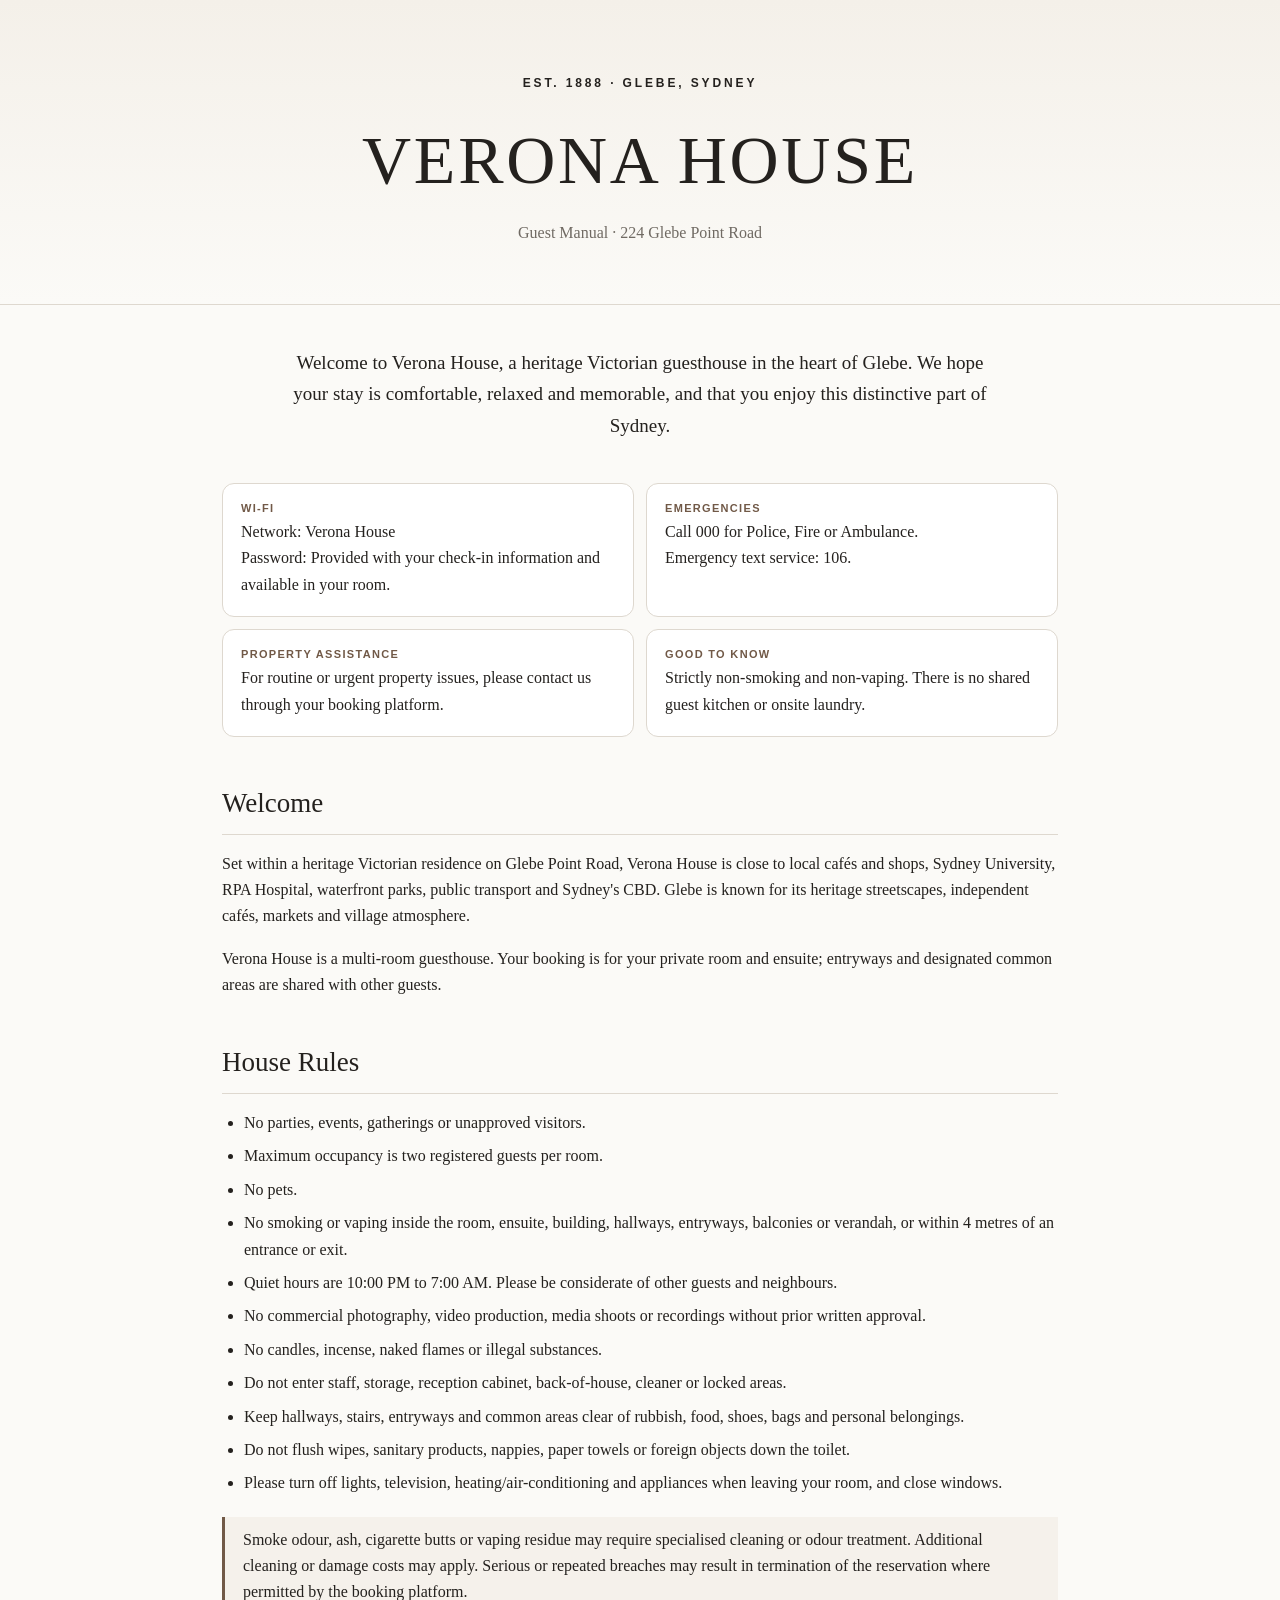
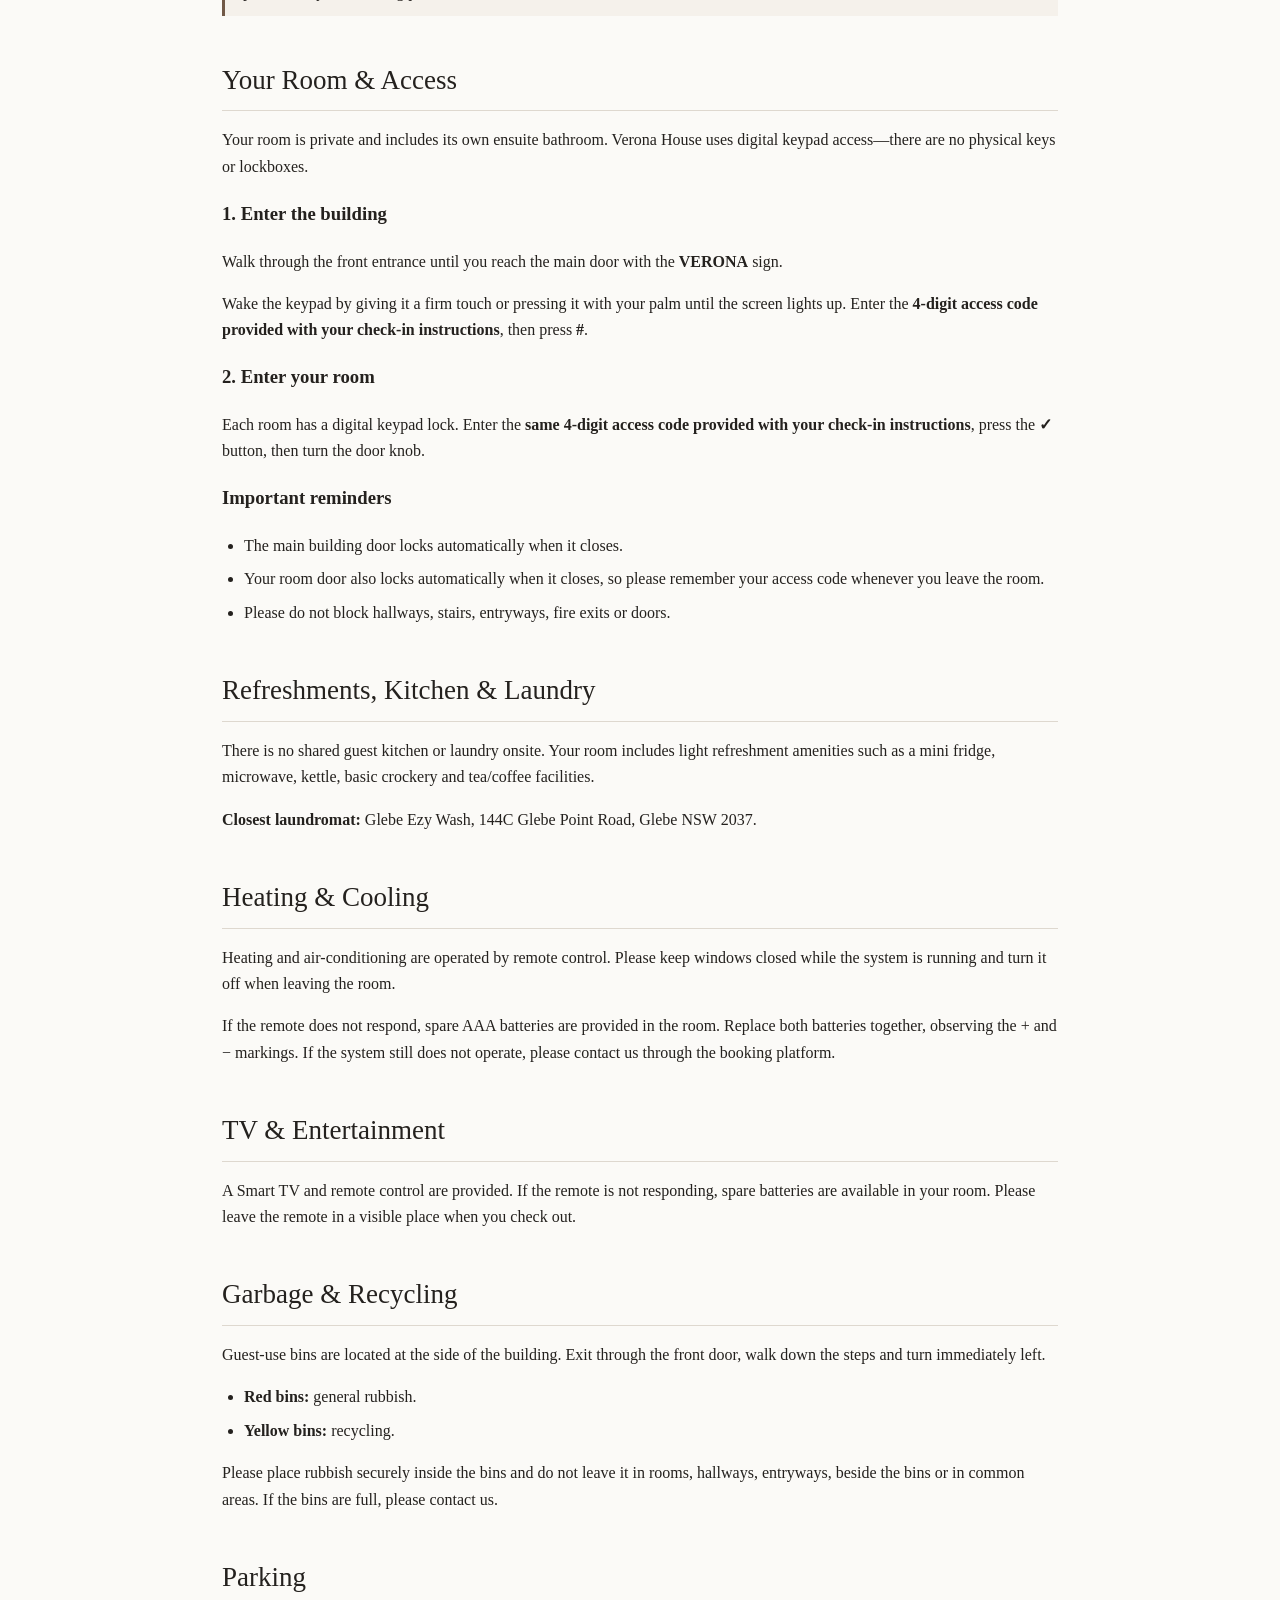
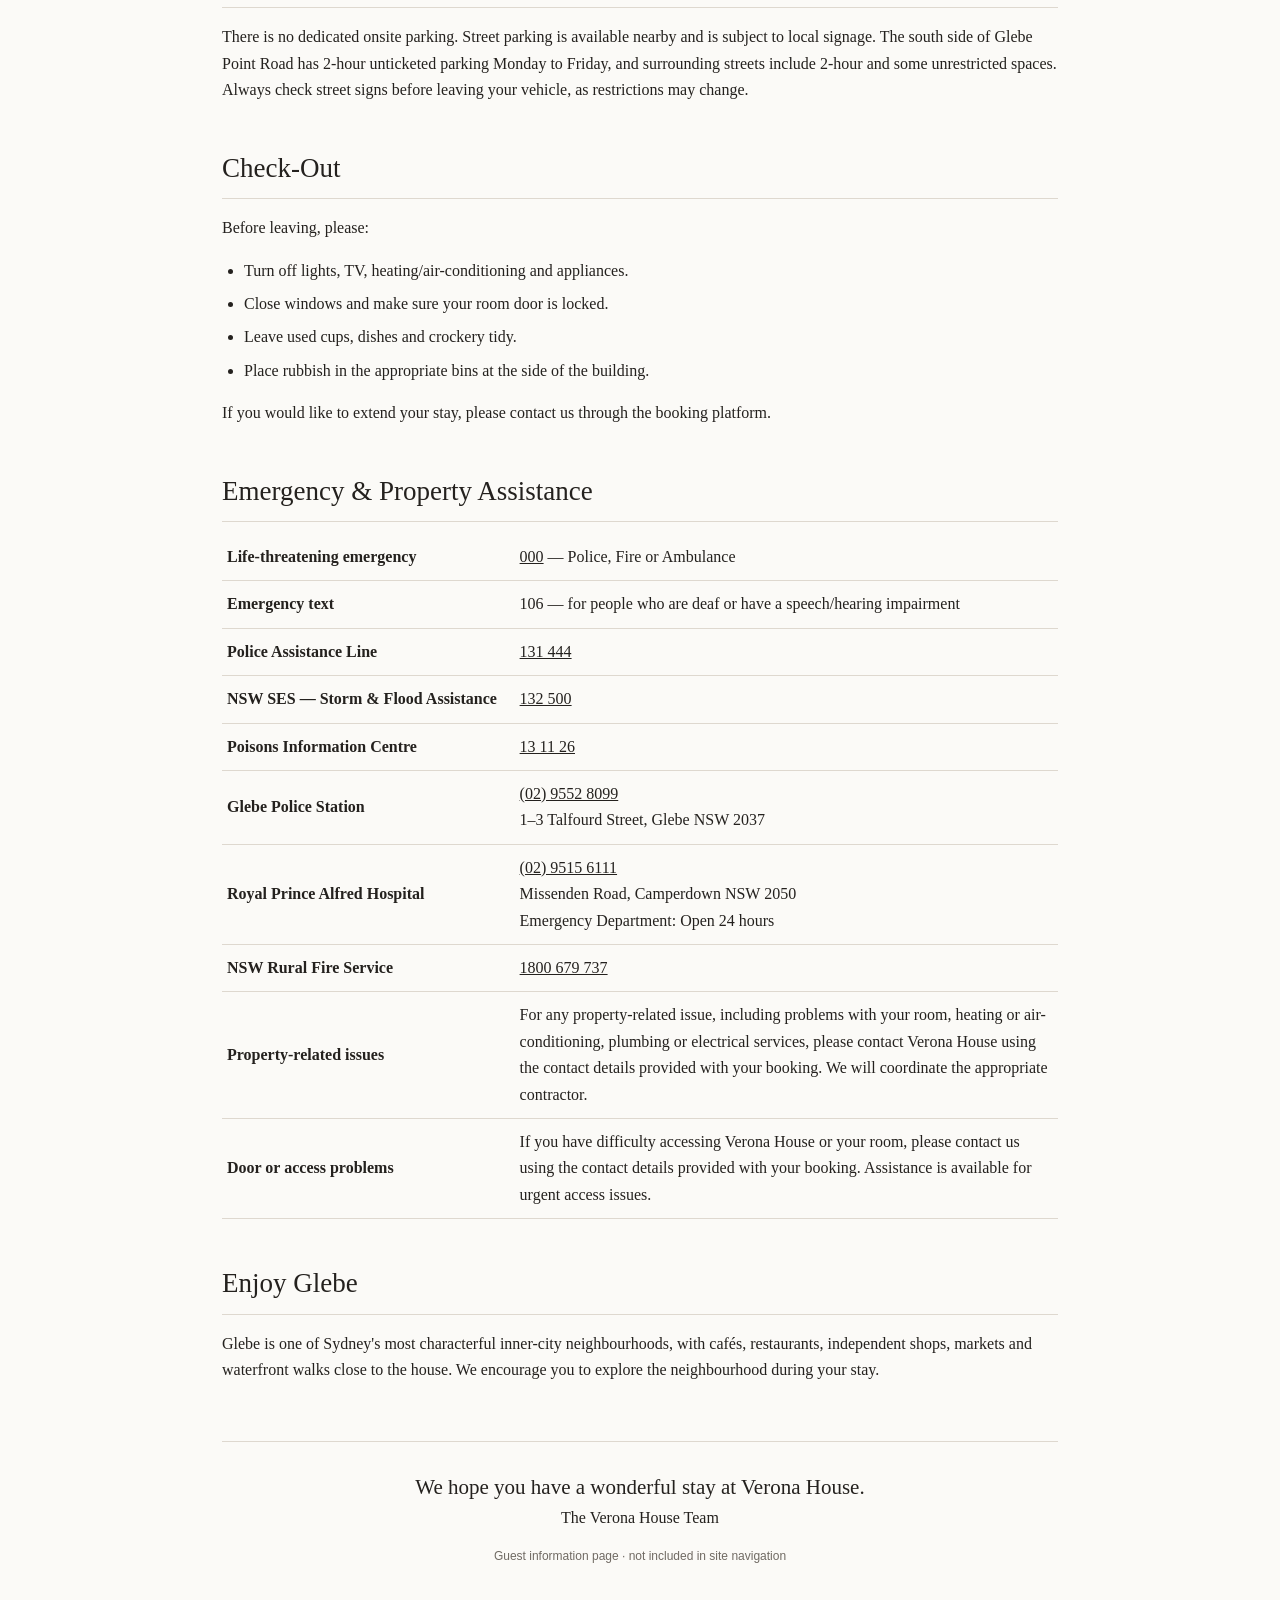
==== guest-manual/index.html @ 581b02ca "Publish approved guest manual as an unlisted noindex page" ====
<!DOCTYPE html>

<html lang="en">
<head>
<meta charset="utf-8"/><meta content="width=device-width,initial-scale=1" name="viewport"/>
<meta content="noindex,nofollow" name="robots"/>
<title>Guest Manual | Verona House</title>
<style>
:root{--ink:#24211e;--muted:#706a63;--paper:#fbfaf7;--line:#ded8cf;--accent:#715947;--card:#fff}
*{box-sizing:border-box}body{margin:0;background:var(--paper);color:var(--ink);font:16px/1.65 Georgia,'Times New Roman',serif}
a{color:inherit}.hero{padding:76px 24px 58px;text-align:center;border-bottom:1px solid var(--line);background:linear-gradient(#f4f0e9,#fbfaf7)}
.kicker{font:600 12px/1.2 Arial,sans-serif;letter-spacing:.24em;text-transform:uppercase}.hero h1{font-size:clamp(38px,7vw,68px);font-weight:500;letter-spacing:.04em;margin:14px 0 3px}.hero p{color:var(--muted);margin:0}.wrap{max-width:880px;margin:auto;padding:42px 22px 80px}.intro{font-size:19px;text-align:center;max-width:700px;margin:0 auto 42px}.quick{display:grid;grid-template-columns:repeat(2,1fr);gap:12px;margin:28px 0 44px}.card{background:var(--card);border:1px solid var(--line);border-radius:12px;padding:18px}.card b{display:block;font:700 11px Arial,sans-serif;letter-spacing:.12em;text-transform:uppercase;margin-bottom:5px;color:var(--accent)}
h2{font-size:27px;font-weight:500;margin:42px 0 12px;border-bottom:1px solid var(--line);padding-bottom:8px}ul{padding-left:22px}li{margin:7px 0}.note{border-left:3px solid var(--accent);padding:10px 18px;margin:20px 0;background:#f5f1eb}.contacts{width:100%;border-collapse:collapse}.contacts td{padding:10px 5px;border-bottom:1px solid var(--line)}.contacts td:first-child{font-weight:bold;width:35%}.end{text-align:center;margin-top:58px;padding-top:28px;border-top:1px solid var(--line)}.end strong{font-size:21px;font-weight:500}.small{font:12px Arial,sans-serif;color:var(--muted);margin-top:18px}@media(max-width:620px){.quick{grid-template-columns:1fr}.hero{padding-top:54px}.wrap{padding-top:30px}.contacts td{display:block;width:100%!important}.contacts td:first-child{border-bottom:0;padding-bottom:0}}
</style>
</head><body>
<header class="hero"><div class="kicker">Est. 1888 · Glebe, Sydney</div><h1>VERONA HOUSE</h1><p>Guest Manual · 224 Glebe Point Road</p></header>
<main class="wrap">
<p class="intro">Welcome to Verona House, a heritage Victorian guesthouse in the heart of Glebe. We hope your stay is comfortable, relaxed and memorable, and that you enjoy this distinctive part of Sydney.</p>
<section class="quick">
<div class="card"><b>Wi-Fi</b>Network: Verona House<br/>Password: Provided with your check-in information and available in your room.</div>
<div class="card"><b>Emergencies</b>Call 000 for Police, Fire or Ambulance.<br/>Emergency text service: 106.</div>
<div class="card"><b>Property assistance</b>For routine or urgent property issues, please contact us through your booking platform.</div>
<div class="card"><b>Good to know</b>Strictly non-smoking and non-vaping. There is no shared guest kitchen or onsite laundry.</div>
</section>
<h2>Welcome</h2><p>Set within a heritage Victorian residence on Glebe Point Road, Verona House is close to local cafés and shops, Sydney University, RPA Hospital, waterfront parks, public transport and Sydney's CBD. Glebe is known for its heritage streetscapes, independent cafés, markets and village atmosphere.</p><p>Verona House is a multi-room guesthouse. Your booking is for your private room and ensuite; entryways and designated common areas are shared with other guests.</p>
<h2>House Rules</h2><ul><li>No parties, events, gatherings or unapproved visitors.</li><li>Maximum occupancy is two registered guests per room.</li><li>No pets.</li><li>No smoking or vaping inside the room, ensuite, building, hallways, entryways, balconies or verandah, or within 4 metres of an entrance or exit.</li><li>Quiet hours are 10:00 PM to 7:00 AM. Please be considerate of other guests and neighbours.</li><li>No commercial photography, video production, media shoots or recordings without prior written approval.</li><li>No candles, incense, naked flames or illegal substances.</li><li>Do not enter staff, storage, reception cabinet, back-of-house, cleaner or locked areas.</li><li>Keep hallways, stairs, entryways and common areas clear of rubbish, food, shoes, bags and personal belongings.</li><li>Do not flush wipes, sanitary products, nappies, paper towels or foreign objects down the toilet.</li><li>Please turn off lights, television, heating/air-conditioning and appliances when leaving your room, and close windows.</li></ul><div class="note">Smoke odour, ash, cigarette butts or vaping residue may require specialised cleaning or odour treatment. Additional cleaning or damage costs may apply. Serious or repeated breaches may result in termination of the reservation where permitted by the booking platform.</div>
<h2>Your Room &amp; Access</h2><p>Your room is private and includes its own ensuite bathroom. Verona House uses digital keypad access—there are no physical keys or lockboxes.</p><h3>1. Enter the building</h3><p>Walk through the front entrance until you reach the main door with the <strong>VERONA</strong> sign.</p><p>Wake the keypad by giving it a firm touch or pressing it with your palm until the screen lights up. Enter the <strong>4-digit access code provided with your check-in instructions</strong>, then press <strong>#</strong>.</p><h3>2. Enter your room</h3><p>Each room has a digital keypad lock. Enter the <strong>same 4-digit access code provided with your check-in instructions</strong>, press the <strong>✓</strong> button, then turn the door knob.</p><h3>Important reminders</h3><ul><li>The main building door locks automatically when it closes.</li><li>Your room door also locks automatically when it closes, so please remember your access code whenever you leave the room.</li><li>Please do not block hallways, stairs, entryways, fire exits or doors.</li></ul>
<h2>Refreshments, Kitchen &amp; Laundry</h2><p>There is no shared guest kitchen or laundry onsite. Your room includes light refreshment amenities such as a mini fridge, microwave, kettle, basic crockery and tea/coffee facilities.</p><p><strong>Closest laundromat:</strong> Glebe Ezy Wash, 144C Glebe Point Road, Glebe NSW 2037.</p>
<h2>Heating &amp; Cooling</h2><p>Heating and air-conditioning are operated by remote control. Please keep windows closed while the system is running and turn it off when leaving the room.</p><p>If the remote does not respond, spare AAA batteries are provided in the room. Replace both batteries together, observing the + and − markings. If the system still does not operate, please contact us through the booking platform.</p>
<h2>TV &amp; Entertainment</h2><p>A Smart TV and remote control are provided. If the remote is not responding, spare batteries are available in your room. Please leave the remote in a visible place when you check out.</p>
<h2>Garbage &amp; Recycling</h2><p>Guest-use bins are located at the side of the building. Exit through the front door, walk down the steps and turn immediately left.</p><ul><li><strong>Red bins:</strong> general rubbish.</li><li><strong>Yellow bins:</strong> recycling.</li></ul><p>Please place rubbish securely inside the bins and do not leave it in rooms, hallways, entryways, beside the bins or in common areas. If the bins are full, please contact us.</p>
<h2>Parking</h2><p>There is no dedicated onsite parking. Street parking is available nearby and is subject to local signage. The south side of Glebe Point Road has 2-hour unticketed parking Monday to Friday, and surrounding streets include 2-hour and some unrestricted spaces. Always check street signs before leaving your vehicle, as restrictions may change.</p>
<h2>Check-Out</h2><p>Before leaving, please:</p><ul><li>Turn off lights, TV, heating/air-conditioning and appliances.</li><li>Close windows and make sure your room door is locked.</li><li>Leave used cups, dishes and crockery tidy.</li><li>Place rubbish in the appropriate bins at the side of the building.</li></ul><p>If you would like to extend your stay, please contact us through the booking platform.</p>
<h2>Emergency &amp; Property Assistance</h2><table class="contacts"><tr><td>Life-threatening emergency</td><td><a href="tel:000">000</a> — Police, Fire or Ambulance</td></tr><tr><td>Emergency text</td><td>106 — for people who are deaf or have a speech/hearing impairment</td></tr><tr><td>Police Assistance Line</td><td><a href="tel:131444">131 444</a></td></tr><tr><td>NSW SES — Storm &amp; Flood Assistance</td><td><a href="tel:132500">132 500</a></td></tr><tr><td>Poisons Information Centre</td><td><a href="tel:131126">13 11 26</a></td></tr><tr><td>Glebe Police Station</td><td><a href="tel:+61295528099">(02) 9552 8099</a><br/>1–3 Talfourd Street, Glebe NSW 2037</td></tr><tr><td>Royal Prince Alfred Hospital</td><td><a href="tel:+61295156111">(02) 9515 6111</a><br/>Missenden Road, Camperdown NSW 2050<br/>Emergency Department: Open 24 hours</td></tr><tr><td>NSW Rural Fire Service</td><td><a href="tel:1800679737">1800 679 737</a></td></tr><tr><td>Property-related issues</td><td>For any property-related issue, including problems with your room, heating or air-conditioning, plumbing or electrical services, please contact Verona House using the contact details provided with your booking. We will coordinate the appropriate contractor.</td></tr><tr><td>Door or access problems</td><td>If you have difficulty accessing Verona House or your room, please contact us using the contact details provided with your booking. Assistance is available for urgent access issues.</td></tr></table>
<h2>Enjoy Glebe</h2><p>Glebe is one of Sydney's most characterful inner-city neighbourhoods, with cafés, restaurants, independent shops, markets and waterfront walks close to the house. We encourage you to explore the neighbourhood during your stay.</p>
<div class="end"><strong>We hope you have a wonderful stay at Verona House.</strong><br/>The Verona House Team<div class="small">Guest information page · not included in site navigation</div></div>
</main>
</body></html>
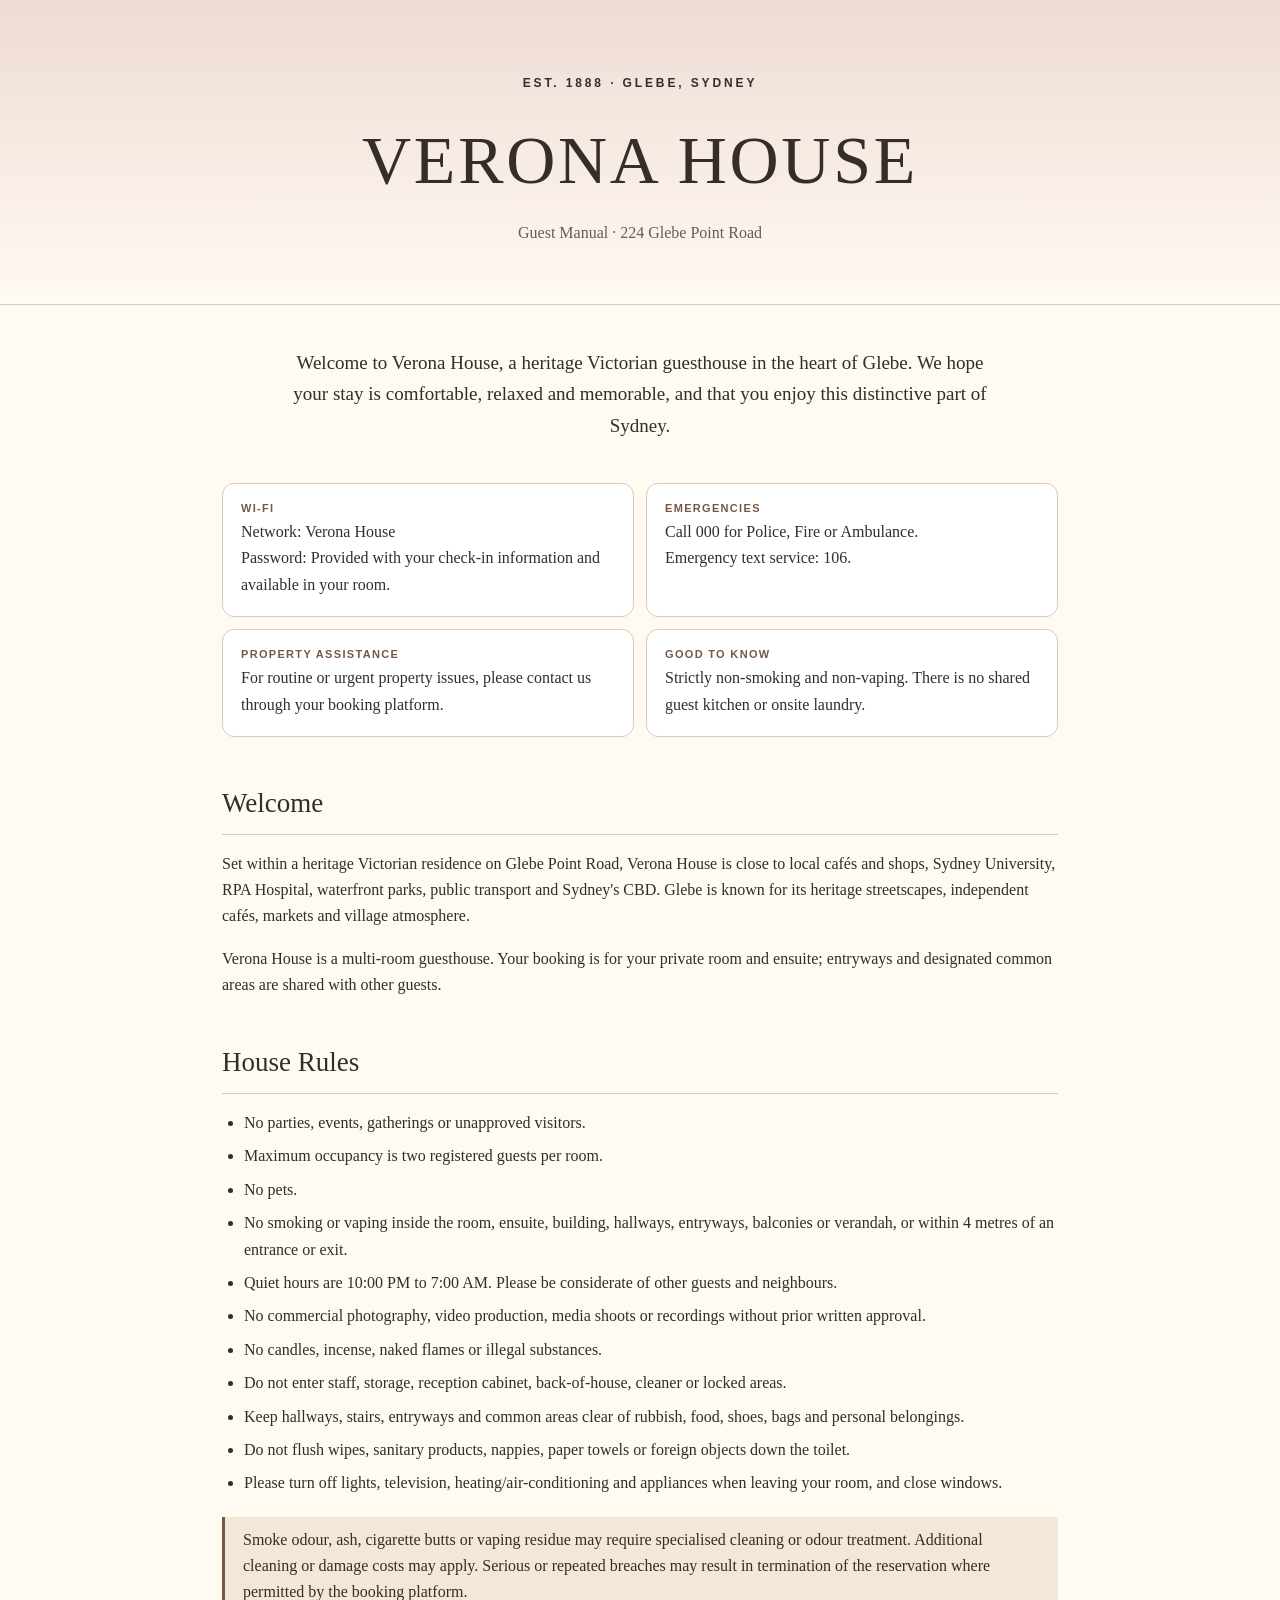
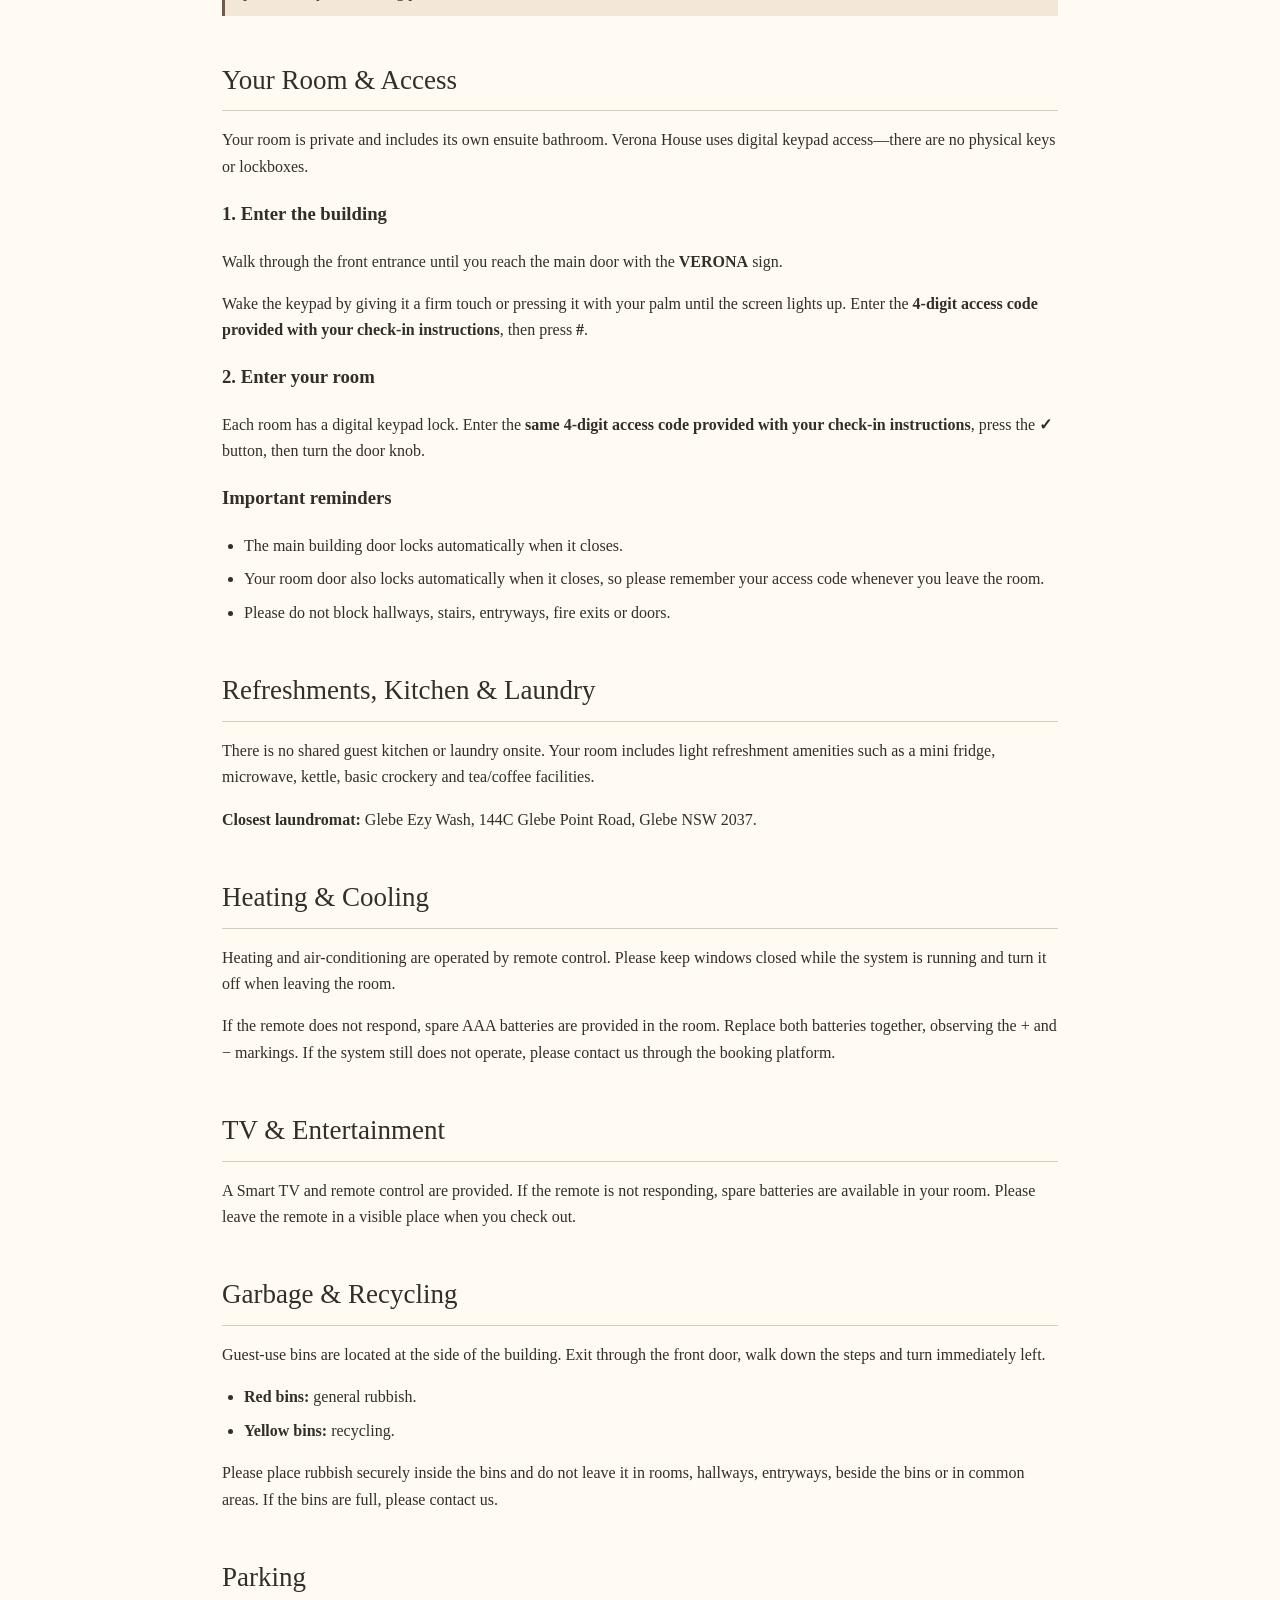
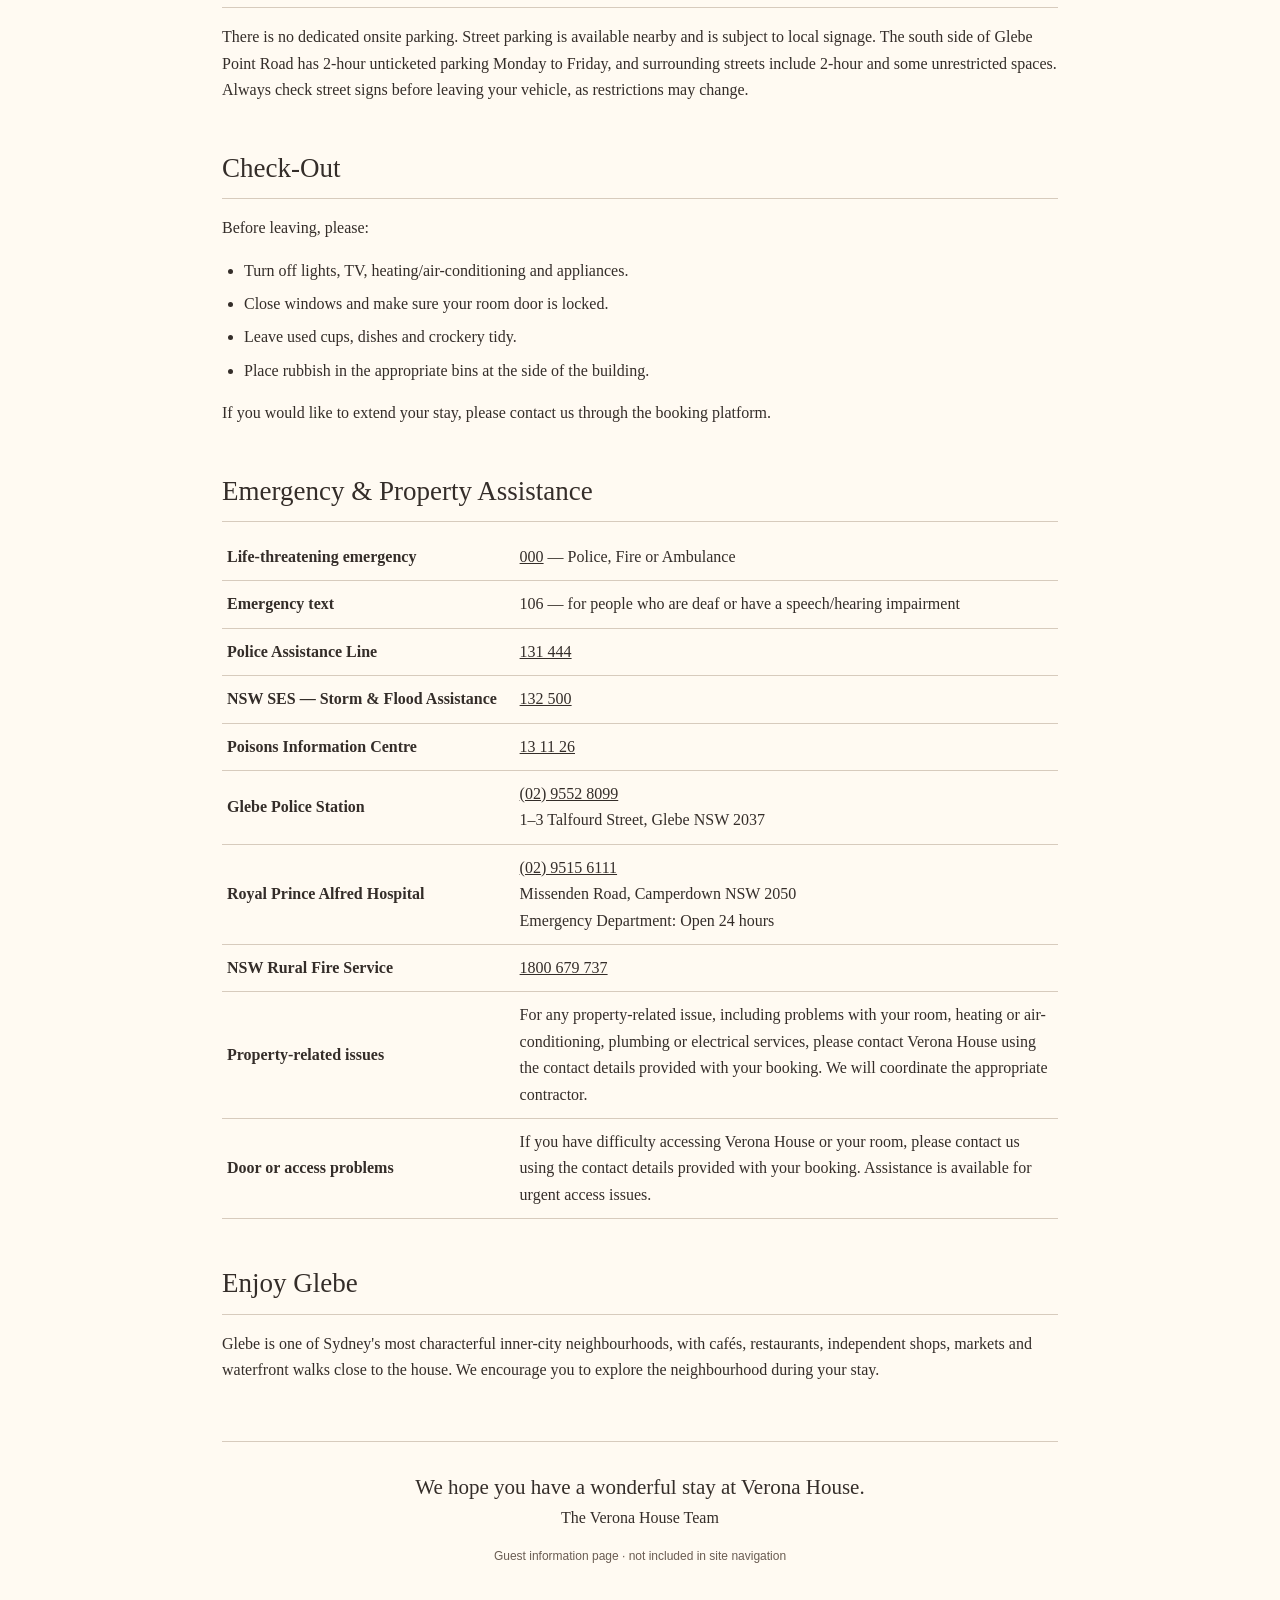
==== commit 1d6ac775: "Refresh website with cream, blush and warm taupe palette" ====
--- a/guest-manual/index.html
+++ b/guest-manual/index.html
@@ -6,11 +6,11 @@
 <meta content="noindex,nofollow" name="robots"/>
 <title>Guest Manual | Verona House</title>
 <style>
-:root{--ink:#24211e;--muted:#706a63;--paper:#fbfaf7;--line:#ded8cf;--accent:#715947;--card:#fff}
+:root{--ink:#342d29;--muted:#6a5c52;--paper:#fffaf2;--line:#d7cbbd;--accent:#765848;--card:#fff}
 *{box-sizing:border-box}body{margin:0;background:var(--paper);color:var(--ink);font:16px/1.65 Georgia,'Times New Roman',serif}
-a{color:inherit}.hero{padding:76px 24px 58px;text-align:center;border-bottom:1px solid var(--line);background:linear-gradient(#f4f0e9,#fbfaf7)}
+a{color:inherit}.hero{padding:76px 24px 58px;text-align:center;border-bottom:1px solid var(--line);background:linear-gradient(#eedbd5,#fffaf2)}
 .kicker{font:600 12px/1.2 Arial,sans-serif;letter-spacing:.24em;text-transform:uppercase}.hero h1{font-size:clamp(38px,7vw,68px);font-weight:500;letter-spacing:.04em;margin:14px 0 3px}.hero p{color:var(--muted);margin:0}.wrap{max-width:880px;margin:auto;padding:42px 22px 80px}.intro{font-size:19px;text-align:center;max-width:700px;margin:0 auto 42px}.quick{display:grid;grid-template-columns:repeat(2,1fr);gap:12px;margin:28px 0 44px}.card{background:var(--card);border:1px solid var(--line);border-radius:12px;padding:18px}.card b{display:block;font:700 11px Arial,sans-serif;letter-spacing:.12em;text-transform:uppercase;margin-bottom:5px;color:var(--accent)}
-h2{font-size:27px;font-weight:500;margin:42px 0 12px;border-bottom:1px solid var(--line);padding-bottom:8px}ul{padding-left:22px}li{margin:7px 0}.note{border-left:3px solid var(--accent);padding:10px 18px;margin:20px 0;background:#f5f1eb}.contacts{width:100%;border-collapse:collapse}.contacts td{padding:10px 5px;border-bottom:1px solid var(--line)}.contacts td:first-child{font-weight:bold;width:35%}.end{text-align:center;margin-top:58px;padding-top:28px;border-top:1px solid var(--line)}.end strong{font-size:21px;font-weight:500}.small{font:12px Arial,sans-serif;color:var(--muted);margin-top:18px}@media(max-width:620px){.quick{grid-template-columns:1fr}.hero{padding-top:54px}.wrap{padding-top:30px}.contacts td{display:block;width:100%!important}.contacts td:first-child{border-bottom:0;padding-bottom:0}}
+h2{font-size:27px;font-weight:500;margin:42px 0 12px;border-bottom:1px solid var(--line);padding-bottom:8px}ul{padding-left:22px}li{margin:7px 0}.note{border-left:3px solid var(--accent);padding:10px 18px;margin:20px 0;background:#f3e7d7}.contacts{width:100%;border-collapse:collapse}.contacts td{padding:10px 5px;border-bottom:1px solid var(--line)}.contacts td:first-child{font-weight:bold;width:35%}.end{text-align:center;margin-top:58px;padding-top:28px;border-top:1px solid var(--line)}.end strong{font-size:21px;font-weight:500}.small{font:12px Arial,sans-serif;color:var(--muted);margin-top:18px}@media(max-width:620px){.quick{grid-template-columns:1fr}.hero{padding-top:54px}.wrap{padding-top:30px}.contacts td{display:block;width:100%!important}.contacts td:first-child{border-bottom:0;padding-bottom:0}}
 </style>
 </head><body>
 <header class="hero"><div class="kicker">Est. 1888 · Glebe, Sydney</div><h1>VERONA HOUSE</h1><p>Guest Manual · 224 Glebe Point Road</p></header>
